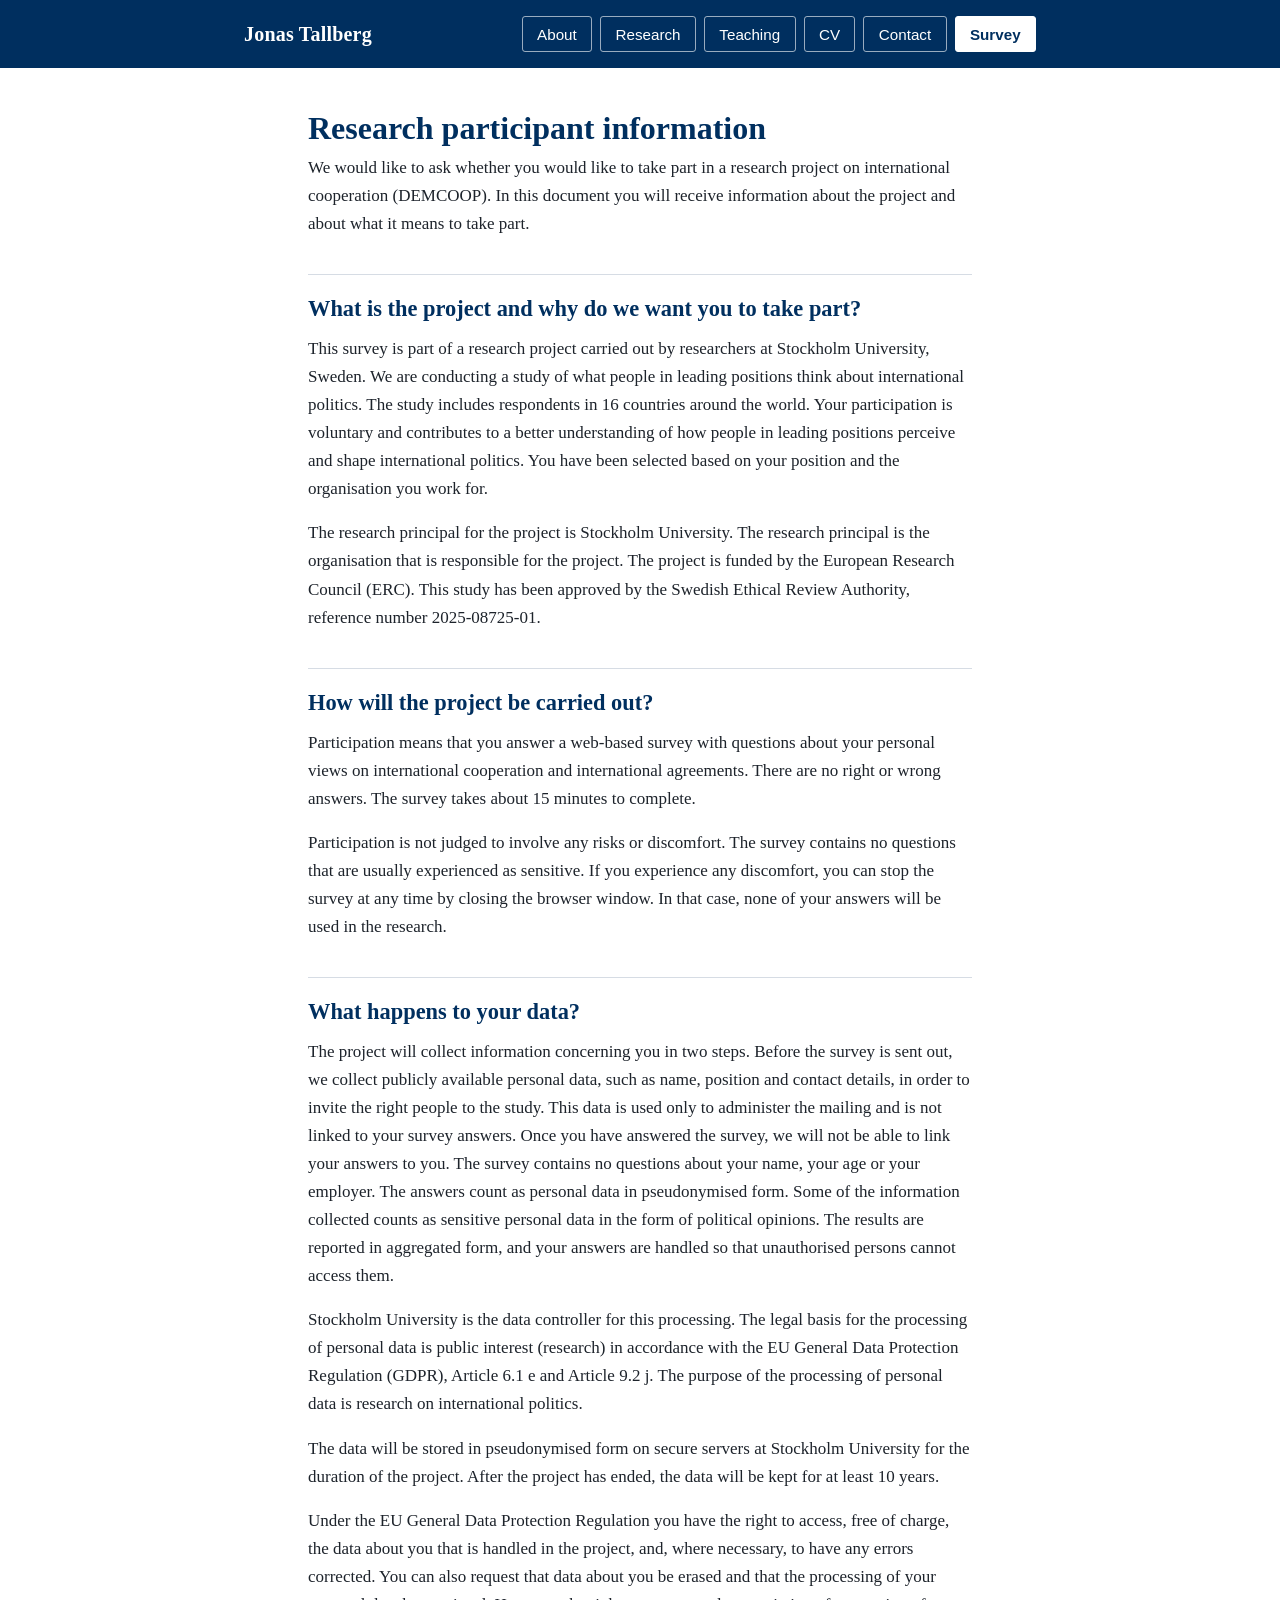
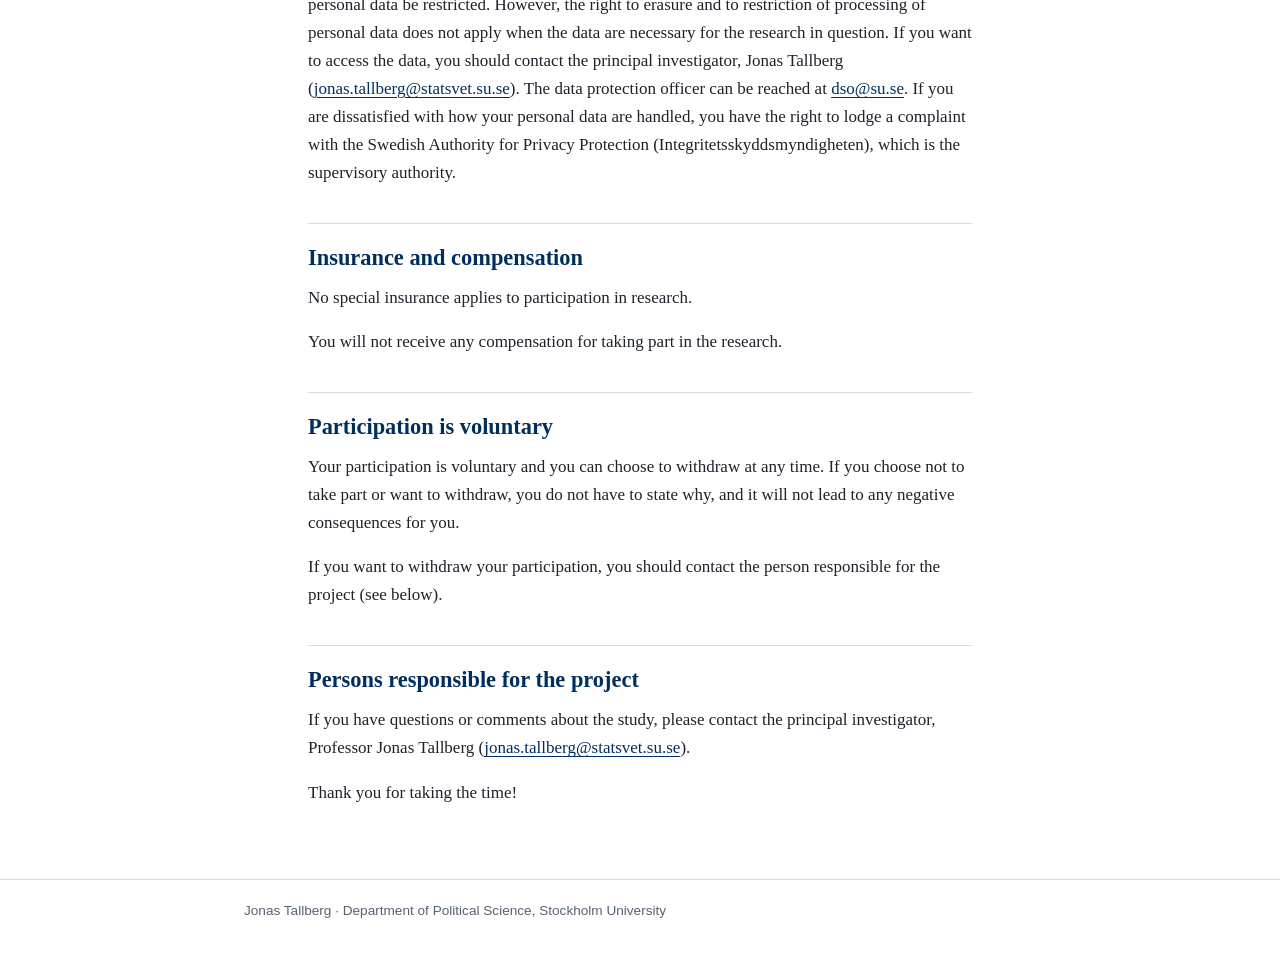
==== survey/index.html @ c0e3a29f "Add initial survey participant information page" ====
<!DOCTYPE html>
<html lang="en">
<head>
<meta charset="utf-8">
<meta name="viewport" content="width=device-width, initial-scale=1">
<title>Research participant information</title>
<meta name="description" content="Research participant information for the DEMCOOP survey on international cooperation.">

<link rel="icon" href="data:,">
<link rel="stylesheet" href="../style.css">
</head>
<body class="info-page">
<a class="skip" href="#main">Skip to content</a>
<header class="site-header">
  <div class="bar">
    <a class="site-name" href="../index.html">Jonas Tallberg</a>
    <nav class="site-nav" aria-label="Main"><ul><li><a href="../index.html">About</a></li><li><a href="../research.html">Research</a></li><li><a href="../teaching.html">Teaching</a></li><li><a href="../cv.html">CV</a></li><li><a href="../contact.html">Contact</a></li><li><a href="../survey/" aria-current="page">Survey</a></li></ul></nav>
  </div>
</header>
<main id="main">
<div class="approved">
<h1>Research participant information</h1>
<p>We would like to ask whether you would like to take part in a research project on international cooperation (DEMCOOP). In this document you will receive information about the project and about what it means to take part.</p>
<section>
<h2>What is the project and why do we want you to take part?</h2>
<p>This survey is part of a research project carried out by researchers at Stockholm University, Sweden. We are conducting a study of what people in leading positions think about international politics. The study includes respondents in 16 countries around the world. Your participation is voluntary and contributes to a better understanding of how people in leading positions perceive and shape international politics. You have been selected based on your position and the organisation you work for.</p>
<p>The research principal for the project is Stockholm University. The research principal is the organisation that is responsible for the project. The project is funded by the European Research Council (ERC). This study has been approved by the Swedish Ethical Review Authority, reference number 2025-08725-01.</p>
</section>
<section>
<h2>How will the project be carried out?</h2>
<p>Participation means that you answer a web-based survey with questions about your personal views on international cooperation and international agreements. There are no right or wrong answers. The survey takes about 15 minutes to complete.</p>
<p>Participation is not judged to involve any risks or discomfort. The survey contains no questions that are usually experienced as sensitive. If you experience any discomfort, you can stop the survey at any time by closing the browser window. In that case, none of your answers will be used in the research.</p>
</section>
<section>
<h2>What happens to your data?</h2>
<p>The project will collect information concerning you in two steps. Before the survey is sent out, we collect publicly available personal data, such as name, position and contact details, in order to invite the right people to the study. This data is used only to administer the mailing and is not linked to your survey answers. Once you have answered the survey, we will not be able to link your answers to you. The survey contains no questions about your name, your age or your employer. The answers count as personal data in pseudonymised form. Some of the information collected counts as sensitive personal data in the form of political opinions. The results are reported in aggregated form, and your answers are handled so that unauthorised persons cannot access them.</p>
<p>Stockholm University is the data controller for this processing. The legal basis for the processing of personal data is public interest (research) in accordance with the EU General Data Protection Regulation (GDPR), Article 6.1 e and Article 9.2 j. The purpose of the processing of personal data is research on international politics.</p>
<p>The data will be stored in pseudonymised form on secure servers at Stockholm University for the duration of the project. After the project has ended, the data will be kept for at least 10 years.</p>
<p>Under the EU General Data Protection Regulation you have the right to access, free of charge, the data about you that is handled in the project, and, where necessary, to have any errors corrected. You can also request that data about you be erased and that the processing of your personal data be restricted. However, the right to erasure and to restriction of processing of personal data does not apply when the data are necessary for the research in question. If you want to access the data, you should contact the principal investigator, Jonas Tallberg (<a href="mailto:jonas.tallberg@statsvet.su.se">jonas.tallberg@statsvet.su.se</a>). The data protection officer can be reached at <a href="mailto:dso@su.se">dso@su.se</a>. If you are dissatisfied with how your personal data are handled, you have the right to lodge a complaint with the Swedish Authority for Privacy Protection (Integritetsskyddsmyndigheten), which is the supervisory authority.</p>
</section>
<section>
<h2>Insurance and compensation</h2>
<p>No special insurance applies to participation in research.</p>
<p>You will not receive any compensation for taking part in the research.</p>
</section>
<section>
<h2>Participation is voluntary</h2>
<p>Your participation is voluntary and you can choose to withdraw at any time. If you choose not to take part or want to withdraw, you do not have to state why, and it will not lead to any negative consequences for you.</p>
<p>If you want to withdraw your participation, you should contact the person responsible for the project (see below).</p>
</section>
<section>
<h2>Persons responsible for the project</h2>
<p>If you have questions or comments about the study, please contact the principal investigator, Professor Jonas Tallberg (<a href="mailto:jonas.tallberg@statsvet.su.se">jonas.tallberg@statsvet.su.se</a>).</p>
<p>Thank you for taking the time!</p>
</section>
</div>
</main>
<footer class="site-footer"><div class="inner">Jonas Tallberg &middot; Department of Political Science, Stockholm University</div></footer>
</body>
</html>
---- style.css ----
/* Jonas Tallberg — personal site
   Dark blue and white. System fonts only: nothing is loaded from other servers. */

:root {
  --blue: #002f5f;          /* Stockholm University dark blue */
  --blue-hover: #0b4a8c;
  --ink: #1d232b;
  --muted: #566272;
  --rule: #d6dce4;
  --soft: #f2f5f9;
  --white: #ffffff;
  --serif: "Iowan Old Style", "Palatino Linotype", Palatino, Charter, Georgia, "Times New Roman", serif;
  --sans: -apple-system, BlinkMacSystemFont, "Segoe UI", Roboto, "Helvetica Neue", Arial, sans-serif;
}

*, *::before, *::after { box-sizing: border-box; }

html { -webkit-text-size-adjust: 100%; text-size-adjust: 100%; }

body {
  margin: 0;
  background: var(--white);
  color: var(--ink);
  font-family: var(--serif);
  font-size: 1.0625rem;
  line-height: 1.65;
}

a { color: var(--blue); text-underline-offset: 0.15em; }
a:hover { color: var(--blue-hover); }
a:focus-visible, button:focus-visible {
  outline: 3px solid #f2b705;
  outline-offset: 2px;
}

.skip {
  position: absolute; left: -999px; top: 0;
  background: var(--white); color: var(--blue); padding: 0.5rem 0.75rem; z-index: 10;
}
.skip:focus { left: 0; }

/* ---------- Header and navigation ---------- */

.site-header { background: var(--blue); color: var(--white); }
.site-header .bar {
  max-width: 52rem;
  margin: 0 auto;
  padding: 1rem 1.25rem;
  display: flex;
  flex-wrap: wrap;
  align-items: center;
  justify-content: space-between;
  gap: 0.75rem 1.5rem;
}
.site-name {
  font-family: var(--serif);
  font-size: 1.25rem;
  font-weight: 600;
  color: var(--white);
  text-decoration: none;
  letter-spacing: 0.01em;
}
a.site-name:hover { color: var(--white); text-decoration: underline; }

.site-nav ul { list-style: none; margin: 0; padding: 0; display: flex; flex-wrap: wrap; gap: 0.5rem; }
.site-nav a {
  display: inline-block;
  font-family: var(--sans);
  font-size: 0.95rem;
  line-height: 1;
  padding: 0.6rem 0.9rem;
  border: 1px solid rgba(255, 255, 255, 0.6);
  border-radius: 3px;
  color: var(--white);
  text-decoration: none;
}
.site-nav a:hover { background: rgba(255, 255, 255, 0.16); color: var(--white); }
.site-nav a[aria-current="page"] { background: var(--white); color: var(--blue); border-color: var(--white); font-weight: 600; }
.site-nav a:focus-visible { outline-color: #f2b705; }

/* ---------- Page body ---------- */

main {
  max-width: 52rem;
  margin: 0 auto;
  padding: 2.5rem 1.25rem 3.5rem;
}
.measure { max-width: 40rem; }

h1, h2, h3 { font-family: var(--serif); color: var(--blue); line-height: 1.25; font-weight: 600; }
h1 { font-size: 2rem; margin: 0 0 0.35rem; }
h2 { font-size: 1.4rem; margin: 2.75rem 0 0.75rem; padding-top: 1.25rem; border-top: 1px solid var(--rule); }
h2:first-of-type { margin-top: 2rem; }
h3 { font-size: 1.1rem; margin: 1.75rem 0 0.5rem; }
p { margin: 0 0 1rem; }
.lede { color: var(--muted); font-size: 1.1rem; margin-bottom: 1.5rem; }
.muted { color: var(--muted); }
.small { font-size: 0.92rem; }

/* ---------- About page ---------- */

.intro { display: flex; gap: 2.25rem; align-items: flex-start; }
.intro .portrait { flex: 0 0 13rem; }
.intro .portrait img { display: block; width: 100%; height: auto; border-radius: 2px; background: var(--soft); }
.intro .text { flex: 1 1 auto; min-width: 0; }
.intro .text p:last-child { margin-bottom: 0; }

/* ---------- Buttons ---------- */

.button {
  display: inline-block;
  font-family: var(--sans);
  font-size: 0.95rem;
  padding: 0.7rem 1.1rem;
  border: 1px solid var(--blue);
  background: var(--blue);
  color: var(--white);
  border-radius: 3px;
  text-decoration: none;
}
.button:hover { background: var(--blue-hover); border-color: var(--blue-hover); color: var(--white); }

/* ---------- Lists ---------- */

ul.plain, ol.plain { list-style: none; margin: 0; padding: 0; }
ul.plain > li { margin: 0 0 0.6rem; }
dl.facts { margin: 0; display: grid; grid-template-columns: 11rem 1fr; gap: 0.35rem 1.25rem; }
dl.facts dt { font-family: var(--sans); font-size: 0.9rem; color: var(--muted); padding-top: 0.15rem; }
dl.facts dd { margin: 0; }

.pubs { list-style: none; margin: 0; padding: 0; }
.pubs li { margin: 0 0 0.8rem; padding-left: 1.25rem; text-indent: -1.25rem; }
.pubs .w { color: var(--muted); }
.pubs a.doi {
  font-family: var(--sans); font-size: 0.8rem; margin-left: 0.4rem;
  padding: 0.05rem 0.4rem; border: 1px solid var(--rule); border-radius: 3px; text-decoration: none; white-space: nowrap;
}
.pubs a.doi:hover { background: var(--soft); }
.jump { font-family: var(--sans); font-size: 0.92rem; line-height: 2; }
.jump a { margin-right: 1rem; white-space: nowrap; }

.years { font-family: var(--sans); font-size: 0.9rem; color: var(--muted); white-space: nowrap; }
ul.timeline > li { display: grid; grid-template-columns: 8.5rem 1fr; gap: 0 1.25rem; margin: 0 0 0.6rem; }

/* ---------- Footer ---------- */

.site-footer { border-top: 1px solid var(--rule); }
.site-footer .inner {
  max-width: 52rem; margin: 0 auto; padding: 1.25rem 1.25rem 2rem;
  font-family: var(--sans); font-size: 0.85rem; color: var(--muted);
}

/* ---------- Survey information page ---------- */

.info-page main { max-width: 44rem; }
.info-page h2 { margin-top: 2.25rem; }
.info-page .approved { font-size: 1.0625rem; }
.missing {
  margin: 0.25rem 0 1rem;
  padding: 0.9rem 1rem;
  background: #fff6d6;
  border: 2px dashed #b38600;
  color: #4a3a00;
  font-family: var(--sans);
  font-size: 0.95rem;
}
.draft-notice {
  margin: 1.5rem 0 2rem;
  padding: 1rem 1.1rem;
  background: #fff6d6;
  border: 2px solid #b38600;
  color: #4a3a00;
  font-family: var(--sans);
  font-size: 0.95rem;
}
.draft-notice strong { display: block; margin-bottom: 0.25rem; }

/* ---------- Small screens ---------- */

@media (max-width: 40rem) {
  body { font-size: 1rem; }
  main { padding: 1.75rem 1rem 2.5rem; }
  .site-header .bar { padding: 0.85rem 1rem; }
  .site-nav ul { gap: 0.3rem; }
  .site-nav a { padding: 0.7rem 0.55rem; font-size: 0.88rem; }
  h1 { font-size: 1.65rem; }
  .intro { flex-direction: column; gap: 1.25rem; }
  .intro .portrait { flex-basis: auto; width: 10.5rem; }
  dl.facts { grid-template-columns: 1fr; gap: 0; }
  dl.facts dt { padding-top: 0.6rem; }
  ul.timeline > li { grid-template-columns: 1fr; }
  .years { margin-bottom: 0.1rem; }
}

@media (prefers-reduced-motion: reduce) { * { transition: none !important; animation: none !important; } }

/* ---------- Print (used when saving a page as PDF) ---------- */

@media print {
  :root { --blue: #000; }
  body { font-size: 11pt; line-height: 1.5; color: #000; }
  .site-header .site-nav, .skip, .site-footer, .button { display: none !important; }
  .site-header { background: none; color: #000; border-bottom: 1px solid #000; }
  .site-header .bar { padding: 0 0 0.4rem; max-width: none; }
  .site-name { color: #000; font-size: 11pt; }
  main { max-width: none; padding: 1rem 0 0; }
  h1, h2, h3 { color: #000; break-after: avoid; }
  h2 { border-top: 1px solid #999; }
  section, li { break-inside: avoid; }
  a { color: #000; text-decoration: none; }
  .missing, .draft-notice { border-color: #000; background: none; color: #000; }
}
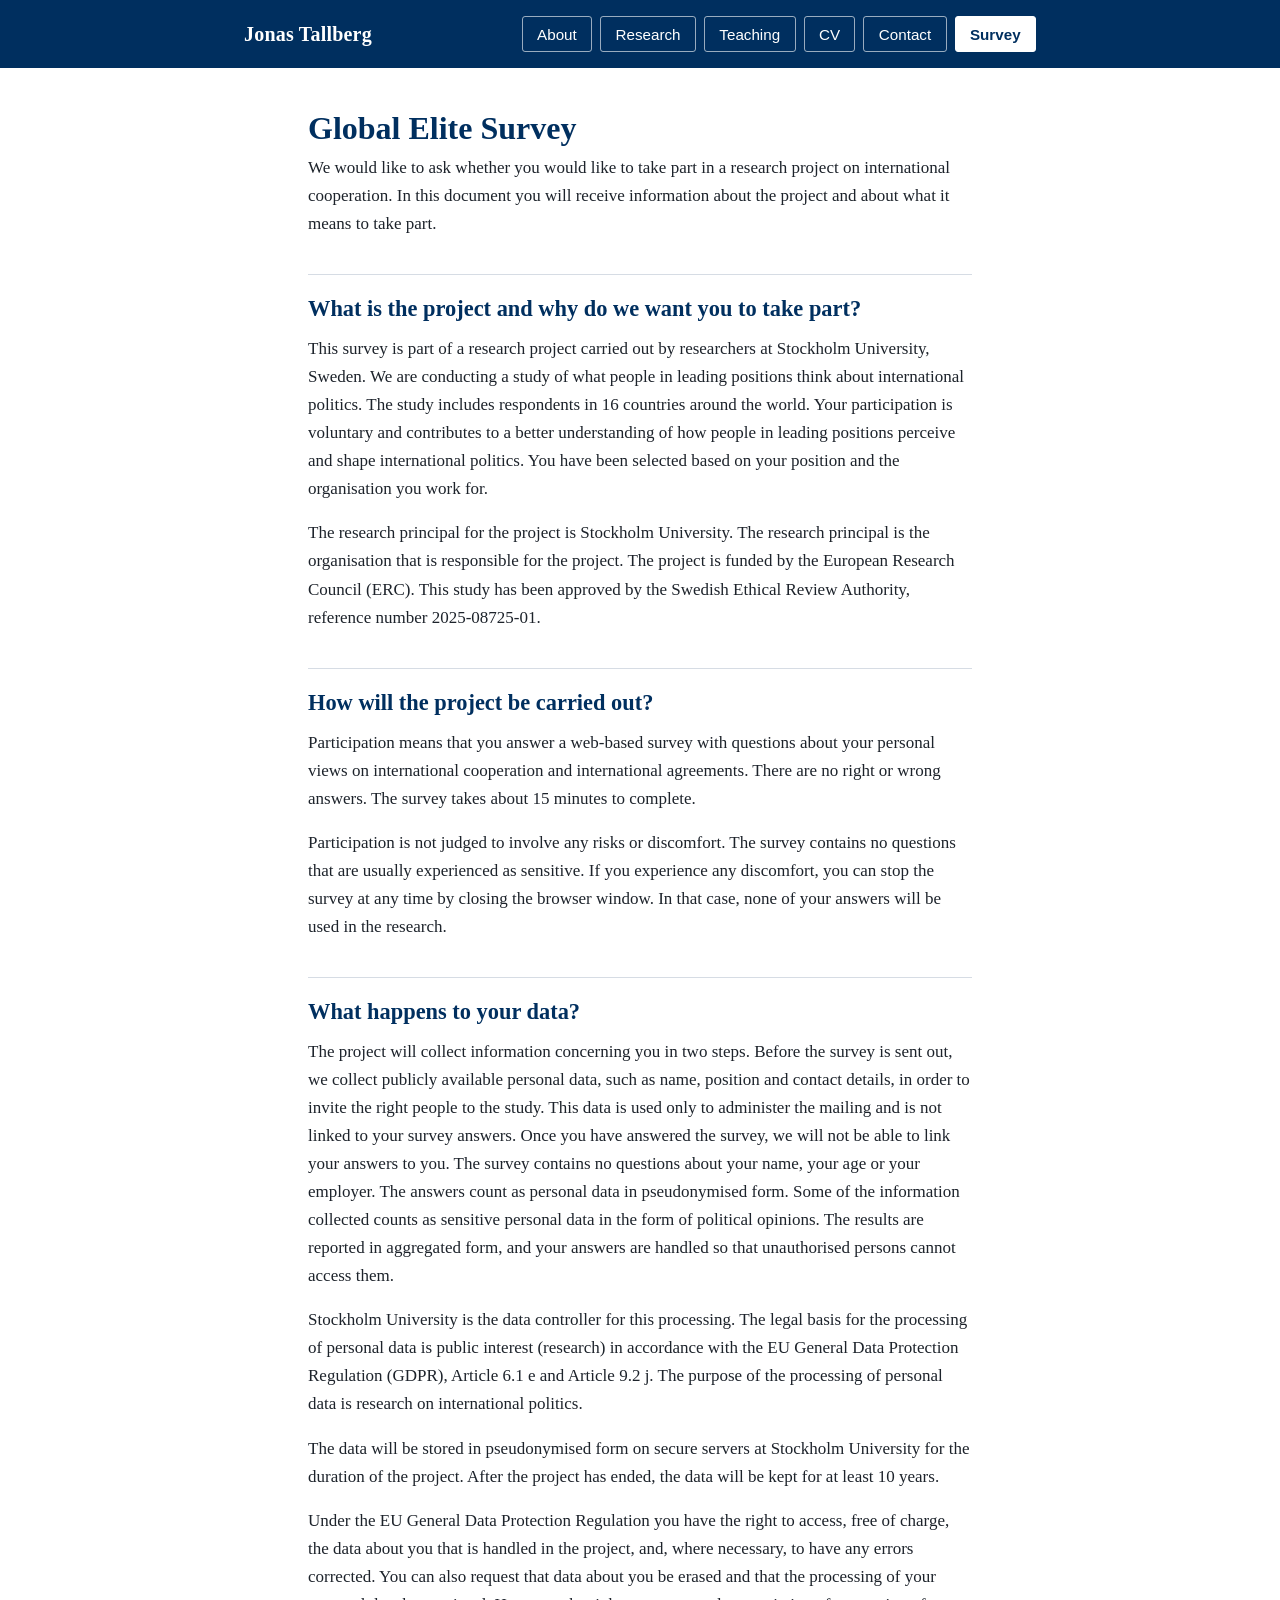
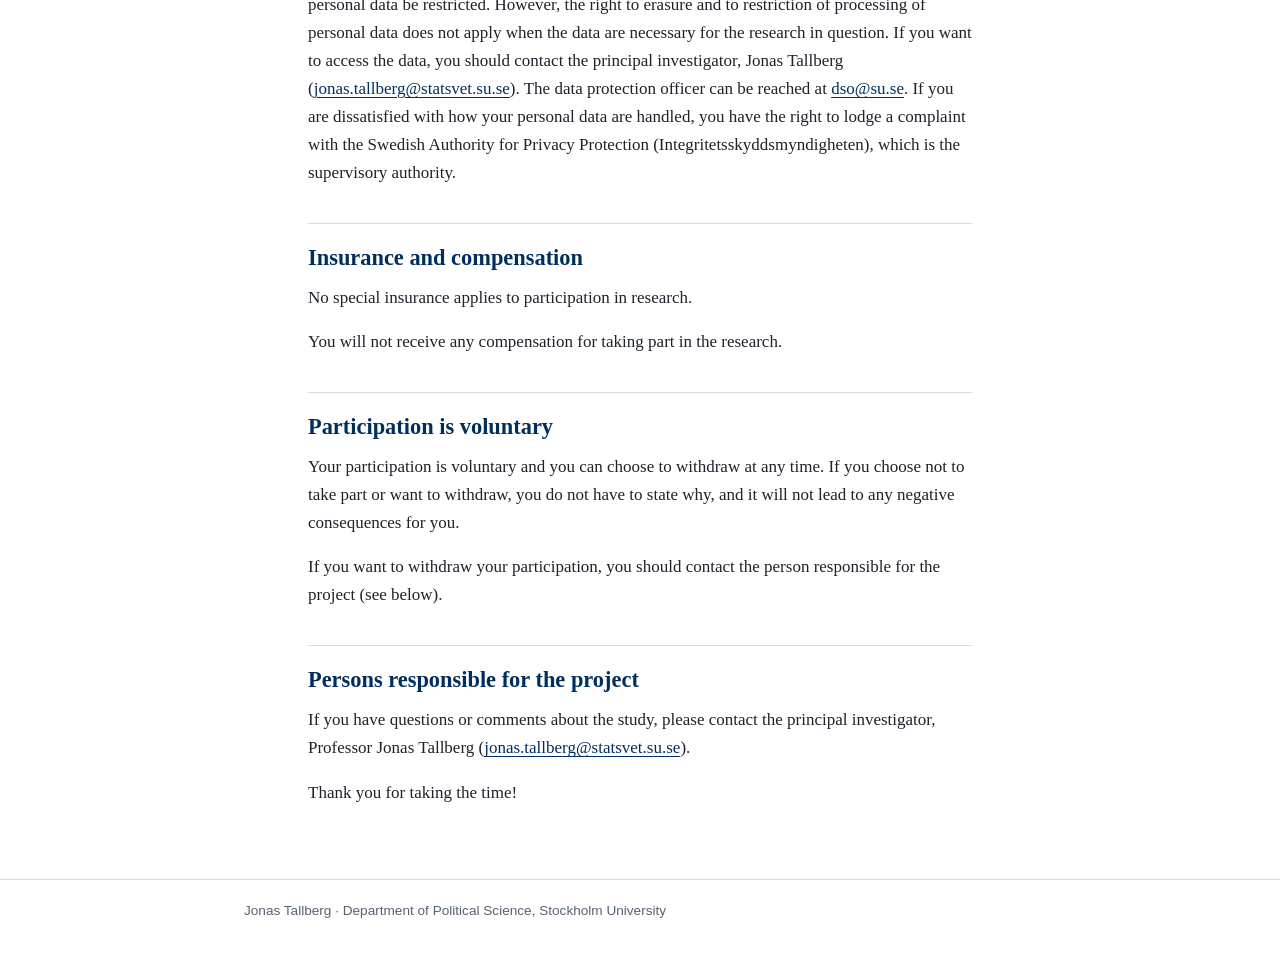
==== commit 23941948: "Update survey title and introductory text" ====
--- a/survey/index.html
+++ b/survey/index.html
@@ -3,7 +3,7 @@
 <head>
 <meta charset="utf-8">
 <meta name="viewport" content="width=device-width, initial-scale=1">
-<title>Research participant information</title>
+<title>Global Elite Survey</title>
 <meta name="description" content="Research participant information for the DEMCOOP survey on international cooperation.">
 
 <link rel="icon" href="data:,">
@@ -19,8 +19,8 @@
 </header>
 <main id="main">
 <div class="approved">
-<h1>Research participant information</h1>
-<p>We would like to ask whether you would like to take part in a research project on international cooperation (DEMCOOP). In this document you will receive information about the project and about what it means to take part.</p>
+<h1>Global Elite Survey</h1>
+<p>We would like to ask whether you would like to take part in a research project on international cooperation. In this document you will receive information about the project and about what it means to take part.</p>
 <section>
 <h2>What is the project and why do we want you to take part?</h2>
 <p>This survey is part of a research project carried out by researchers at Stockholm University, Sweden. We are conducting a study of what people in leading positions think about international politics. The study includes respondents in 16 countries around the world. Your participation is voluntary and contributes to a better understanding of how people in leading positions perceive and shape international politics. You have been selected based on your position and the organisation you work for.</p>
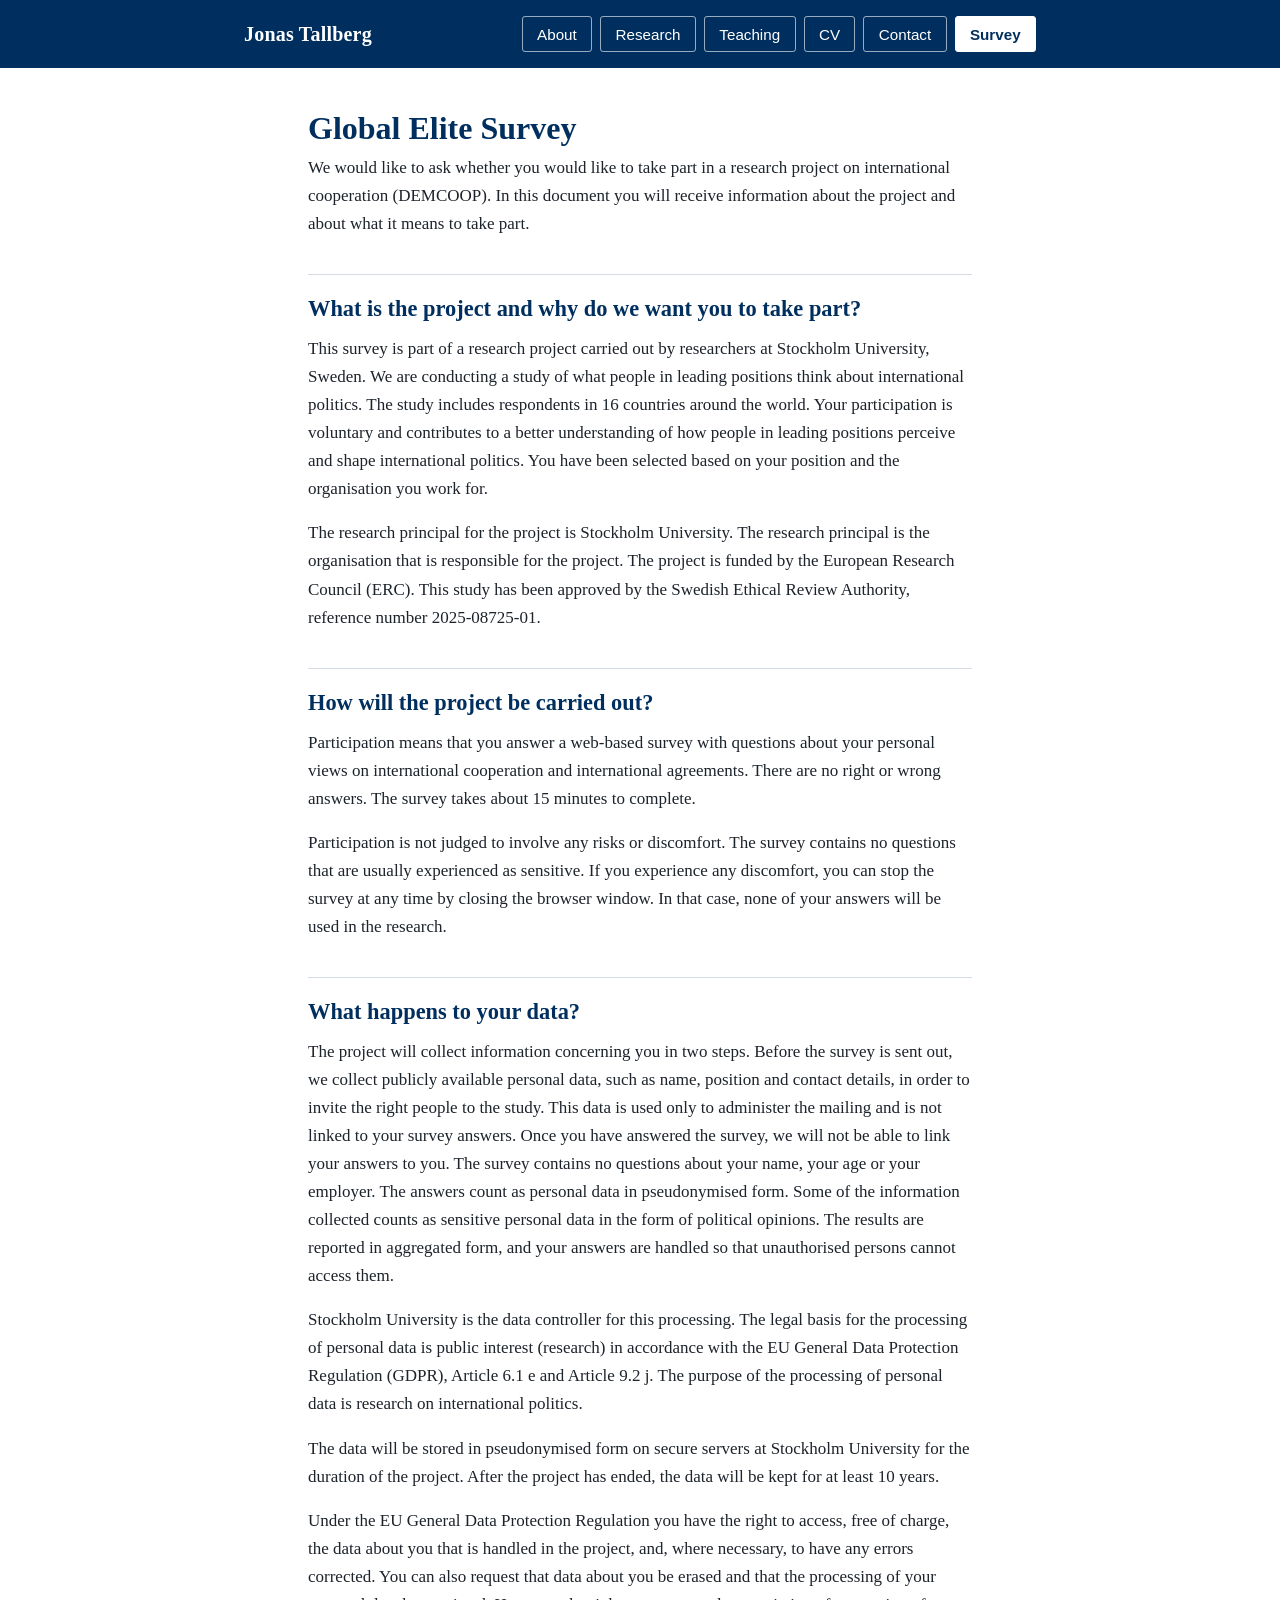
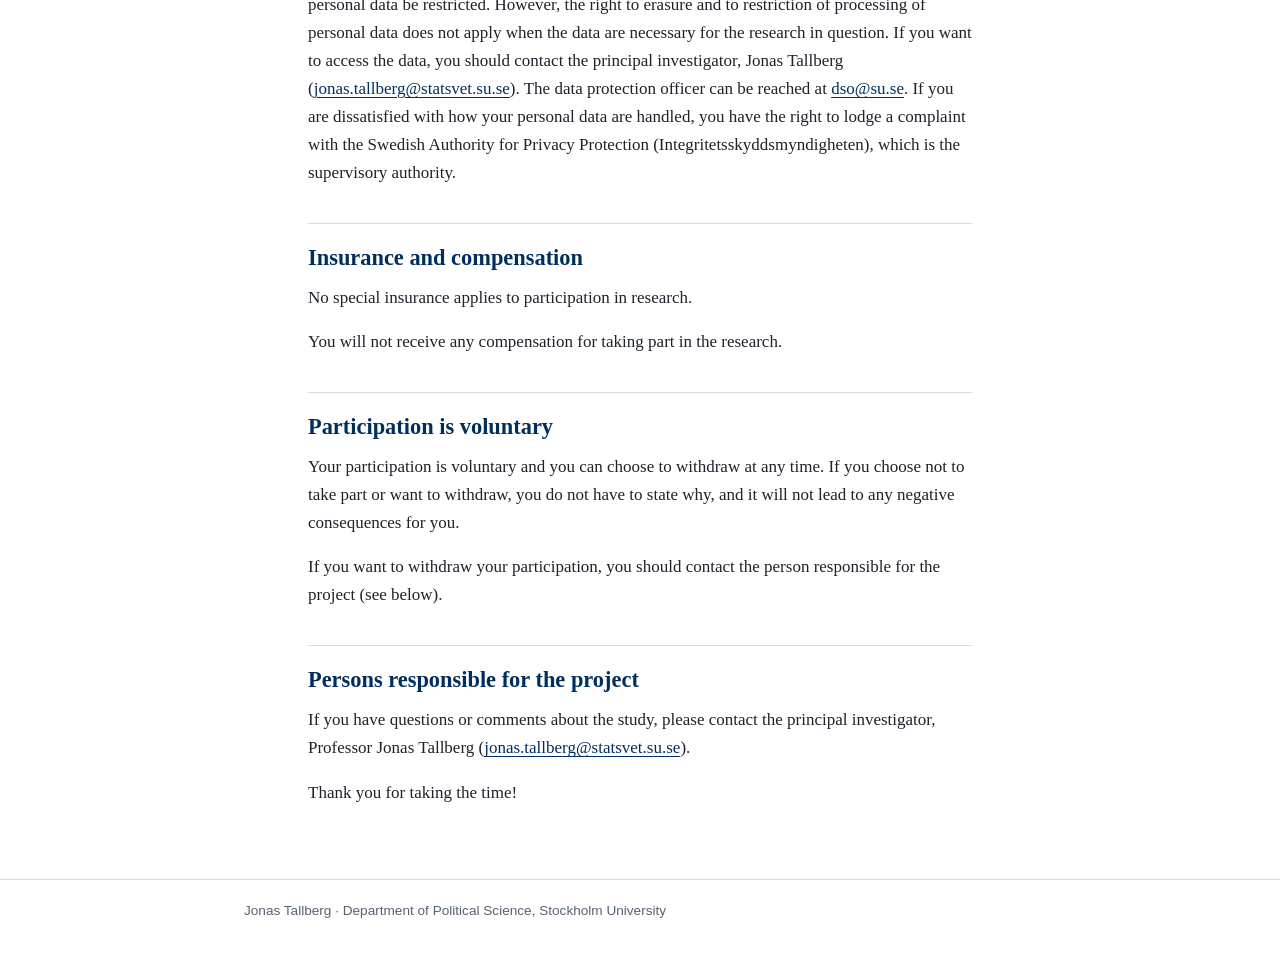
==== commit fb9764b6: "Update project name in survey introduction" ====
--- a/survey/index.html
+++ b/survey/index.html
@@ -20,7 +20,7 @@
 <main id="main">
 <div class="approved">
 <h1>Global Elite Survey</h1>
-<p>We would like to ask whether you would like to take part in a research project on international cooperation. In this document you will receive information about the project and about what it means to take part.</p>
+<p>We would like to ask whether you would like to take part in a research project on international cooperation (DEMCOOP). In this document you will receive information about the project and about what it means to take part.</p>
 <section>
 <h2>What is the project and why do we want you to take part?</h2>
 <p>This survey is part of a research project carried out by researchers at Stockholm University, Sweden. We are conducting a study of what people in leading positions think about international politics. The study includes respondents in 16 countries around the world. Your participation is voluntary and contributes to a better understanding of how people in leading positions perceive and shape international politics. You have been selected based on your position and the organisation you work for.</p>
